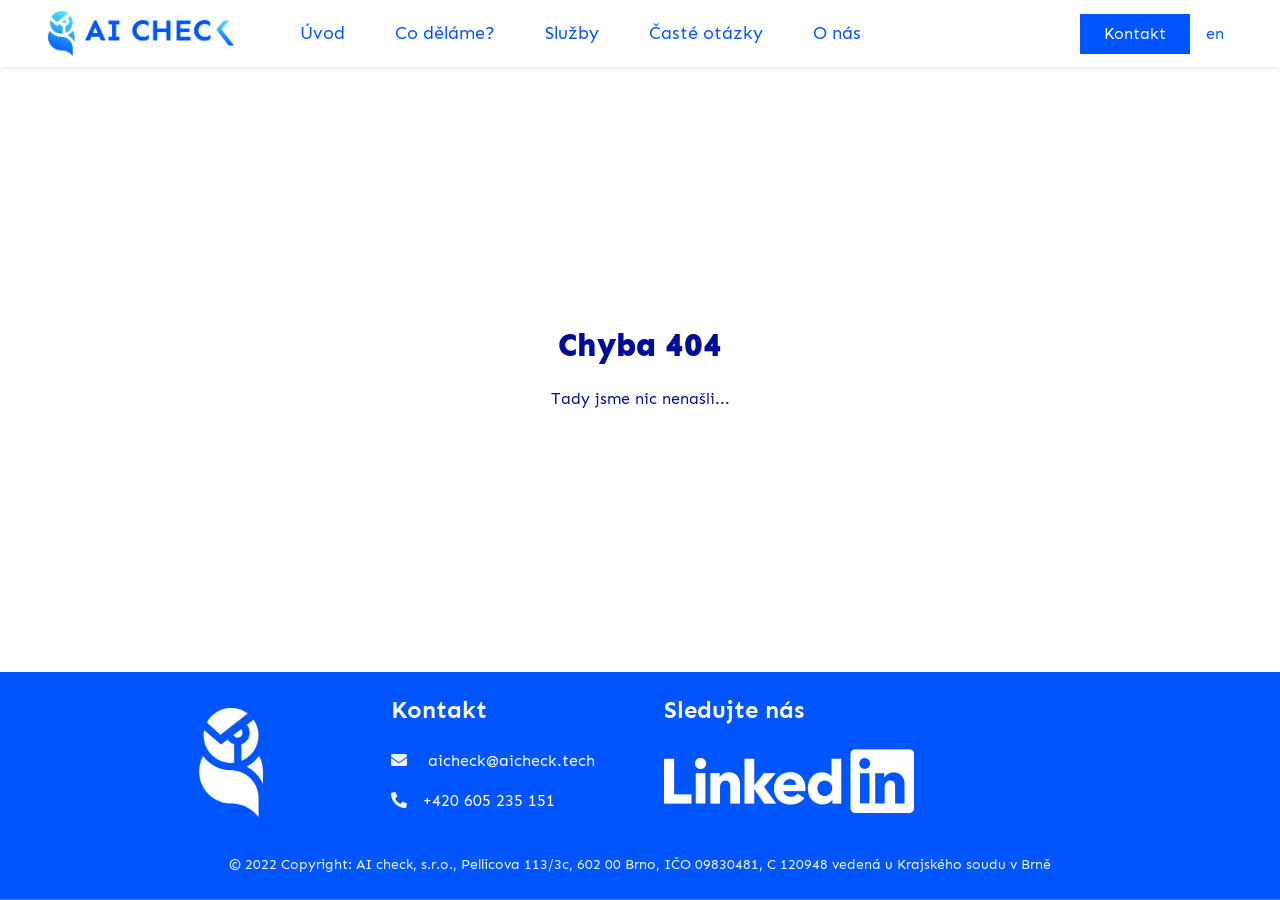
==== index.html @ f3b7d61b "Initial commit" ====
<!DOCTYPE html>
<html lang="cs">
<head><meta charset="utf-8">
<title>Získejte náskok díky umělé inteligenci | AI check, s.r.o.</title>
<meta name="viewport" content="width=device-width, initial-scale=1">
<meta name="robots" content="index, follow">
<link rel="icon" href="/img/logomark-blue-icon.png">
<link rel="preconnect" href="https://fonts.googleapis.com">
<link rel="preconnect" href="https://fonts.gstatic.com" crossorigin="">
<link rel="stylesheet" href="https://fonts.googleapis.com/css2?family=Sen&display=swap">
<link rel="stylesheet" href="https://cdnjs.cloudflare.com/ajax/libs/font-awesome/5.10.0/css/all.min.css">
<link rel="stylesheet" href="https://cdn.jsdelivr.net/npm/bootstrap-icons@1.4.1/font/bootstrap-icons.css">
<script src="https://code.jquery.com/jquery-3.4.1.min.js"></script>
<script src="https://cdn.jsdelivr.net/npm/bootstrap@5.0.0/dist/js/bootstrap.bundle.min.js"></script>
<script type="application/ld+json">{"@context":"https://schema.org","@type":"Organization","address":{"@type":"PostalAddress","addressCountry":"CZ","addressLocality":"Brno","postalCode":"60200","streetAddress":"Pellicova 113/3c"},"name":"AI check, s.r.o.","telephone":"(+420) 774 649 557","email":"aicheck(at)aicheck.tech","logo":"https://www.aicheck.tech/img/logotype-gradient.png","url":"https://www.aicheck.tech"}</script>
<meta name="description" content="AI check se sídlem v Brně Vám pomocí umělé inteligence poskytne chytrá řešení na míru. Chcete vědět více? Neváhejte navštivít náš web!">
<meta name="keywords" content="aicheck, ai, umělá inteligence, Brno, řešení na míru, chytrá řešení, ai experti, ai česko, nlp, klasifikace, chytré vyhledávání, plánování práce, chatGPT, konzultace">
<meta property="og:title" content="Získejte náskok díky umělé inteligenci | AI check, s.r.o.">
<meta property="og:url" content="https://www.aicheck.tech/">
<meta property="og:description" content="AI check se sídlem v Brně Vám pomocí umělé inteligence poskytne chytrá řešení na míru. Chcete vědět více? Neváhejte navštivít náš web!">
<meta property="og:image" content="https://www.aicheck.tech/img/social_default.png">
<meta property="og:site_name" content="AI check">
<meta property="og:type" content="article">
<meta property="og:locale" content="cs">
<meta property="og:locale:alternate" content="en">
<link rel="alternate" href="https://www.aicheck.tech/en" hreflang="en">
<link rel="alternate" href="https://www.aicheck.tech/" hreflang="cs">
<link rel="alternate" href="https://www.aicheck.tech/" hreflang="x-default">
<link rel="canonical" href="https://www.aicheck.tech/"><link rel="modulepreload" href="/_payload.js"><link rel="modulepreload" as="script" crossorigin href="/_nuxt/entry.dab32c89.js"><link rel="preload" as="style" href="/_nuxt/entry.8936b3f0.css"><link rel="modulepreload" as="script" crossorigin href="/_nuxt/default.35b8c9f3.js"><link rel="modulepreload" as="script" crossorigin href="/_nuxt/index.1d94227a.js"><link rel="modulepreload" as="script" crossorigin href="/_nuxt/utils.653a8baa.js"><link rel="modulepreload" as="script" crossorigin href="/_nuxt/komunikace.9527ce93.js"><link rel="modulepreload" as="script" crossorigin href="/_nuxt/OurServicesTiles.2fe5578d.js"><link rel="prefetch" as="image" type="image/png" href="/_nuxt/Home-page_header_update.458dc062.png"><link rel="prefetch" as="script" crossorigin href="/_nuxt/error-component.93d3ac8a.js"><link rel="prefetch" as="image" type="image/png" href="/_nuxt/logomark-white.18fd0634.png"><link rel="prefetch" as="image" type="image/png" href="/_nuxt/Linkedin-logo_white.6415b60d.png"><link rel="prefetch" as="image" type="image/png" href="/_nuxt/home-page_chytré-vyhledávání.55568901.png"><link rel="prefetch" as="image" type="image/png" href="/_nuxt/home-page_plánování-práce.3675ff79.png"><link rel="prefetch" as="image" type="image/png" href="/_nuxt/home-page_generování-textu.3a09dc51.png"><link rel="prefetch" as="image" type="image/png" href="/_nuxt/Contacts-Illustration.a374c9e4.png"><link rel="prefetch" as="image" type="image/png" href="/_nuxt/komunikace.ae77670f.png"><link rel="prefetch" as="image" type="image/png" href="/_nuxt/arrow-button_light.e9ad39c9.png"><link rel="stylesheet" href="/_nuxt/entry.8936b3f0.css"></head>
<body ><div id="__nuxt"><!--[--><div class="container-xxl bg-white p-0 box" id="top"><div><div class="container-xxl position-relative p-0" id="home"><nav class="navbar navbar-expand-lg navbar-light px-4 px-lg-5 py-3 py-lg-0 sticky-top shadow-sm w100"><a aria-current="page" href="/" class="router-link-active router-link-exact-active navbar-brand p-0"><img src="/img/logotype-gradient.png" alt="AI check Logo"></a><button class="navbar-toggler" type="button" data-bs-toggle="collapse" data-bs-target="#navbarCollapse" id="closeMenuButton"><span class="fa fa-bars"></span></button><div class="collapse navbar-collapse" id="navbarCollapse"><div class="navbar-nav mx-auto py-0"><span class="active nav-item nav-link"><a aria-current="page" href="/" class="router-link-active router-link-exact-active">Úvod</a></span><span class="nav-item nav-link"><a href="/what-we-do" class="">Co děláme?</a></span><span class="nav-item nav-link"><a href="/services" class="">Služby</a></span><span class="nav-item nav-link"><a href="/faq" class="">Časté otázky</a></span><span class="nav-item nav-link"><a href="/about-us" class="">O nás</a></span></div><span><a aria-current="page" href="/#contact" class="router-link-active router-link-exact-active btn btn-sec py-2 px-4 ms-3 me-2 d-none d-lg-block">Kontakt</a></span><!----><a style="cursor:pointer;" class="m-2"> en </a></div></nav></div></div><main id="contentContainer"><!--[--><!--[--><div><div class="container-xxl bg-primary hero-header" id="what-we-do"><div class="px-5 pb-5"><div class="row g-5 pb-5"><div class="col-lg-4 col-md-6 text-center text-l-start"><h1 class="text-secondary mb-4 animated fadeIn">ZÍSKEJTE NÁSKOK DÍKY UMĚLÉ INTELIGENCI</h1><p class="text-secondary pb-3 animated fadeIn">Vyvíjíme chytrá řešení na míru pro malé podniky i velké firmy. Víme, kde vám umělá inteligence pomůže efektivně a dlouhodobě.</p><a href="#contact" class="btn btn-pri py-sm-3 px-4 px-sm-5 animated fadeIn">Zjistěte víc</a></div></div></div></div><div class="container-xxl py-5" id="feature"><div class="container px-lg-5"><div class="text-center wow fadeIn" data-wow-delay="0.1s"><h2 class="text-secondary fw-medium">CO DĚLÁME?</h2></div><div class="row justify-content-stretch justify-content-center"><a href="/chatbot" class="col-lg-3 col-md-5 col-sm-10 wow fadeIn feature-item" data-wow-delay="0.1s"><div class="p-4"><div class="d-flex align-items-center justify-content-center mb-4" style="height:150px;"><img src="/_nuxt/komunikace.ae77670f.png" alt="Konverzační AI" style="height:150px;"></div><h3 class="mb-3 text-secondary text-center">Konverzační AI</h3></div></a><a href="/what-we-do#smart-search" class="col-lg-3 col-md-5 col-sm-10 wow fadeIn feature-item" data-wow-delay="0.1s"><div class="p-4"><div class="d-flex align-items-center justify-content-center mb-4" style="height:150px;"><img src="/_nuxt/home-page_chytré-vyhledávání.55568901.png" alt="Chytré vyhledávání" style="height:150px;"></div><h3 class="mb-3 text-secondary text-center">CHYTRÉ VYHLEDÁVÁNÍ</h3></div></a><a href="/what-we-do#work-planning" class="col-lg-3 col-md-5 col-sm-10 wow fadeIn feature-item" data-wow-delay="0.3s"><div class="p-4"><div class="d-flex align-items-center justify-content-center mb-4" style="height:150px;"><img src="/_nuxt/home-page_plánování-práce.3675ff79.png" alt="Plánování práce" style="height:150px;"></div><h3 class="mb-3 text-secondary text-center">PLÁNOVÁNÍ PRÁCE</h3></div></a><a href="/what-we-do#nlp" class="col-lg-3 col-md-5 col-sm-10 wow fadeIn feature-item" data-wow-delay="0.3s"><div class="p-4"><div class="d-flex align-items-center justify-content-center mb-4" style="height:150px;"><img src="/_nuxt/home-page_generování-textu.3a09dc51.png" alt="NLP" style="height:150px;"></div><h3 class="mb-3 text-secondary text-center fw-medium">ZPRACOVÁNÍ PŘIROZENÉHO JAZYKA (NLP)</h3></div></a></div></div></div><div class="container-xxl py-3 bg-lblue" id="our-services"><div class="container px-lg-4 pb-5"><div class="text-center wow fadeIn" data-wow-delay="0.1s"><h2 class="text-secondary fw-medium py-5">CO DOKÁŽEME?</h2></div><!----><div class="row g-3 text-l-start"><div class="col-lg-4 wow fadeIn" data-wow-delay="0.1s"><a href="/services#software-development" class=""><div class="card feature-item p-4 px-3 py-5 mx-2 h100 bg-dark-blue text-white"><div class="card-body"><h3 class="mb-3 text-white">VYVÍJET SOFTWARE NA MÍRU</h3><p class="card-text">Vytváříme řešení založená na umělé inteligenci, rádi vám pomůžeme také s datovou analýzou a integrací vašeho řešení.</p></div><img class="px-3 move-right" src="/_nuxt/arrow-button_light.e9ad39c9.png" alt style="height:2rem;width:5rem;"></div></a></div><div class="col-lg-4 wow fadeIn" data-wow-delay="0.3s"><a href="/services#consult" class=""><div class="card feature-item p-4 px-3 py-5 mx-2 h100 bg-dark-blue text-white"><div class="card-body"><h3 class="mb-3 text-white">POSKYTUJEME KONZULTACE A ŠKOLENÍ</h3><p class="card-text">Máte vlastní vývojový tým? Implementovali jste nedávno AI řešení?</p></div><img class="px-3 move-right" src="/_nuxt/arrow-button_light.e9ad39c9.png" alt style="height:2rem;width:5rem;"></div></a></div><div class="col-lg-4 wow fadeIn" data-wow-delay="0.5s"><a href="/services#solution-analysis" class=""><div class="card feature-item p-4 px-3 py-5 mx-2 h100 bg-dark-blue text-white"><div class="card-body"><h3 class="mb-3 text-white">ANALYZOVAT DOSTUPNÁ ŘEŠENÍ A IMPLEMENTOVAT JE DO FIREM</h3><p class="card-text">Náš expertní tým vám pomůže zorientovat se v možnostech řešení a zjistit, které požadavky jsou pro váš případ užití klíčové a na kterých není nutné trvat.</p></div><img class="px-3 move-right" src="/_nuxt/arrow-button_light.e9ad39c9.png" alt style="height:2rem;width:5rem;"></div></a></div></div></div></div><div class="container-xxl py-5" id="contact"><div class="container py-5 px-lg-5"><div class="row g-5 align-items-center"><div class="col-lg-5 wow fadeIn" data-wow-delay="0.3s"><h2 class="mb-3 text-secondary text-l-start">KONTAKTUJTE NÁS</h2><div class="text-l-start"><p class="fw-bold"><i class="fa fa-envelope me-3"></i><a class="" href="mailto:aicheck@aicheck.tech"> aicheck@aicheck.tech</a></p><div class="text-secondary">Najdete nás na adrese Pellicova 113/3c, 602 00 Brno-střed </div></div><h5 class="mb-3 mt-5 text-secondary text-l-start">Kontaktní osoba: </h5><div><div class="text-l-start"><h6 class="text-secondary mb-2">Ondřej Ferdus (CEO)</h6><p class="fw-bold"><i class="fa fa-envelope me-3"></i><a class="" href="mailto:ondrej.ferdus@aicheck.tech"> ondrej.ferdus@aicheck.tech</a></p><p class="fw-bold"><i class="fa fa-phone-alt me-3"></i><a class="" href="tel:+420 774 649 557">+420 774 649 557</a></p></div></div></div><div class="col-lg-7"><img class="img-fluid wow fadeIn" data-wow-delay="0.1s" src="/_nuxt/Contacts-Illustration.a374c9e4.png" alt="Background"></div></div></div></div></div><!--]--><!--]--></main><div><div class="container-fluid bg-primary text-light footer fadeIn" data-wow-delay="0.1s"><div class="container pt-4 px-lg-5 text-lg-start"><div class="row g-5"><div class="col-md-6 col-lg-3 flex-center"><img src="/_nuxt/logomark-white.18fd0634.png" style="width:4rem;" alt="AI check logo mark"></div><div class="col-md-6 col-lg-3"><h4 class="text-white mb-4">Kontakt</h4><address><p class="fw-bold"><i class="fa fa-envelope me-3"></i><a class="text-white" href="mailto:aicheck@aicheck.tech"> aicheck@aicheck.tech</a></p><p class="fw-bold"><i class="fa fa-phone-alt me-3"></i><a class="text-white" href="tel:+420 774 649 557">+420 774 649 557</a></p></address></div><div class="col-md-6 col-lg-3"><h4 class="text-white mb-4">Sledujte nás</h4><div class=""><a href="https://cz.linkedin.com/company/aichecktech" target="_blank" rel="noopener noreferrer"><img class="fab fa-linkedin-in" src="/_nuxt/Linkedin-logo_white.6415b60d.png" style="height:4rem;"></a></div></div></div></div><div class="container px-lg-5 text-center"><div class="copyright"><div class="text-center mb-3 mb-md-0"> © <span class="fw-bold">2022 Copyright:</span> AI check, s.r.o., Pellicova 113/3c, 602 00 Brno, IČO 09830481, C 120948 vedená u Krajského soudu v Brně</div></div></div></div></div></div><!--]--></div><script type="module">import p from "/_payload.js";window.__NUXT__={...p,...({state:{},_errors:{},serverRendered:true,config:{public:{},app:{baseURL:"\u002F",buildAssetsDir:"\u002F_nuxt\u002F",cdnURL:""}},prerenderedAt:1685008598976})}</script><script type="module" src="/_nuxt/entry.dab32c89.js" crossorigin></script><script type="module" src="/_nuxt/default.35b8c9f3.js" crossorigin></script><script type="module" src="/_nuxt/index.1d94227a.js" crossorigin></script></body>
</html>
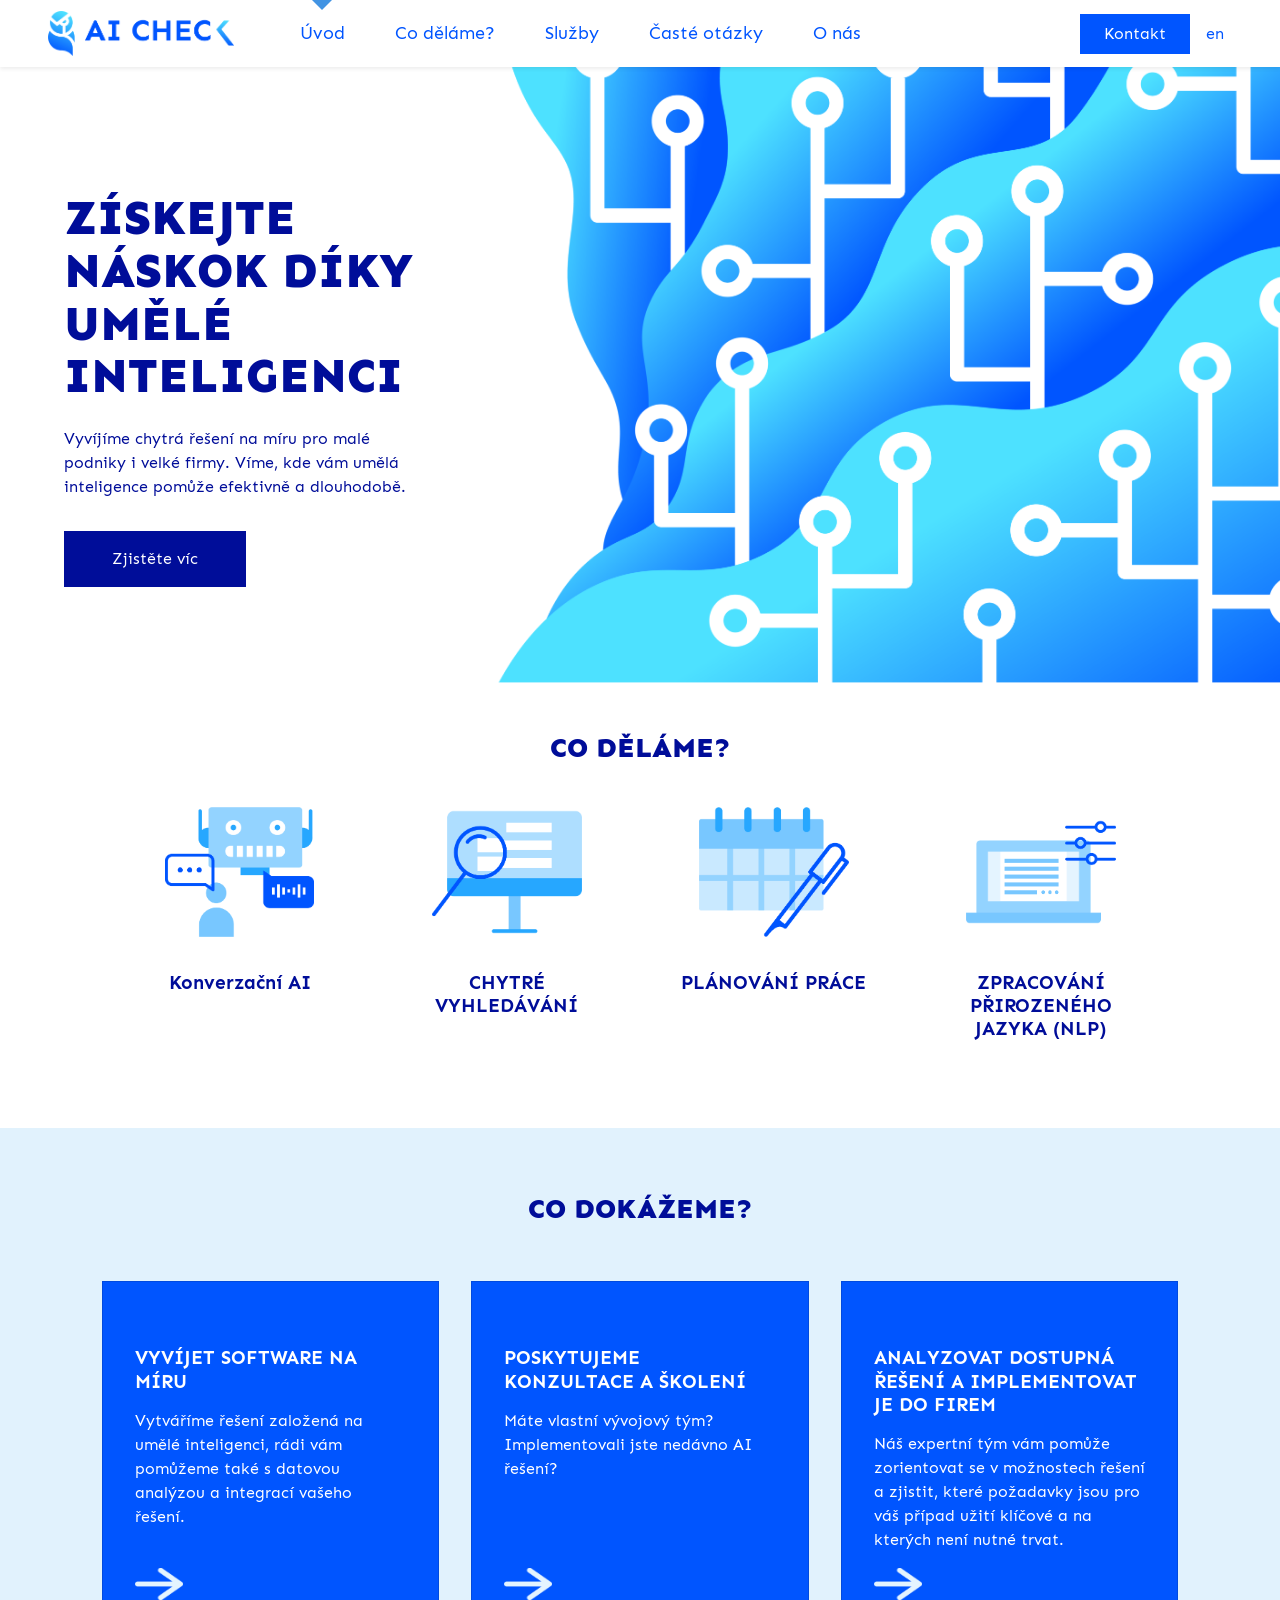
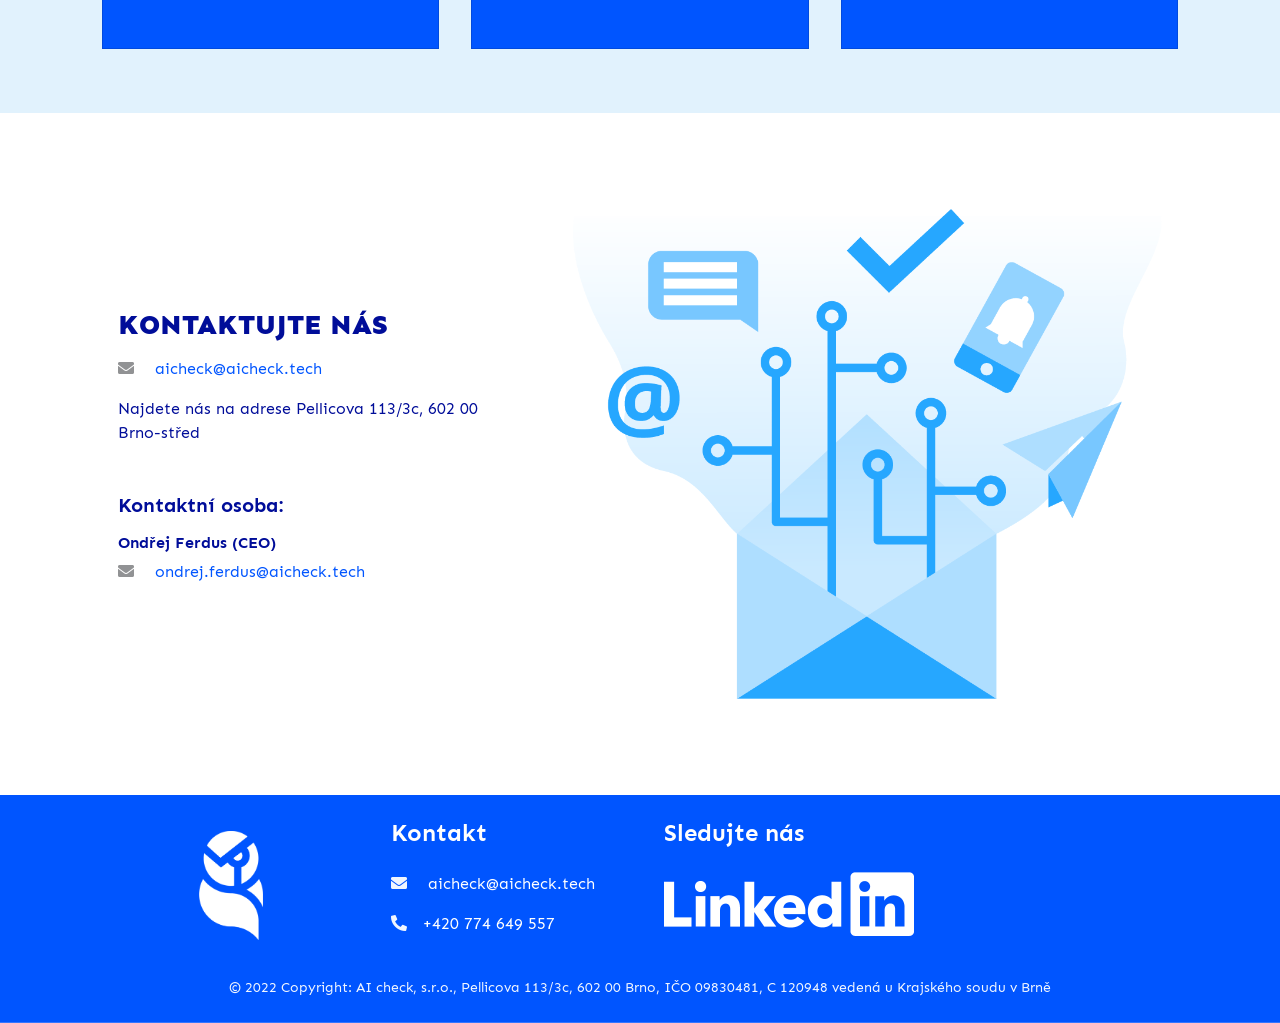
==== commit 9336e89a: "Chore: Rebuild for github pages" ====
--- a/index.html
+++ b/index.html
@@ -1,12 +1,13 @@
 <!DOCTYPE html>
 <html lang="cs">
-<head><meta charset="utf-8">
+<head>
+<meta charset="utf-8">
 <title>Získejte náskok díky umělé inteligenci | AI check, s.r.o.</title>
 <meta name="viewport" content="width=device-width, initial-scale=1">
 <meta name="robots" content="index, follow">
 <link rel="icon" href="/img/logomark-blue-icon.png">
 <link rel="preconnect" href="https://fonts.googleapis.com">
-<link rel="preconnect" href="https://fonts.gstatic.com" crossorigin="">
+<link rel="preconnect" href="https://fonts.gstatic.com" crossorigin>
 <link rel="stylesheet" href="https://fonts.googleapis.com/css2?family=Sen&display=swap">
 <link rel="stylesheet" href="https://cdnjs.cloudflare.com/ajax/libs/font-awesome/5.10.0/css/all.min.css">
 <link rel="stylesheet" href="https://cdn.jsdelivr.net/npm/bootstrap-icons@1.4.1/font/bootstrap-icons.css">
@@ -26,6 +27,184 @@
 <link rel="alternate" href="https://www.aicheck.tech/en" hreflang="en">
 <link rel="alternate" href="https://www.aicheck.tech/" hreflang="cs">
 <link rel="alternate" href="https://www.aicheck.tech/" hreflang="x-default">
-<link rel="canonical" href="https://www.aicheck.tech/"><link rel="modulepreload" href="/_payload.js"><link rel="modulepreload" as="script" crossorigin href="/_nuxt/entry.dab32c89.js"><link rel="preload" as="style" href="/_nuxt/entry.8936b3f0.css"><link rel="modulepreload" as="script" crossorigin href="/_nuxt/default.35b8c9f3.js"><link rel="modulepreload" as="script" crossorigin href="/_nuxt/index.1d94227a.js"><link rel="modulepreload" as="script" crossorigin href="/_nuxt/utils.653a8baa.js"><link rel="modulepreload" as="script" crossorigin href="/_nuxt/komunikace.9527ce93.js"><link rel="modulepreload" as="script" crossorigin href="/_nuxt/OurServicesTiles.2fe5578d.js"><link rel="prefetch" as="image" type="image/png" href="/_nuxt/Home-page_header_update.458dc062.png"><link rel="prefetch" as="script" crossorigin href="/_nuxt/error-component.93d3ac8a.js"><link rel="prefetch" as="image" type="image/png" href="/_nuxt/logomark-white.18fd0634.png"><link rel="prefetch" as="image" type="image/png" href="/_nuxt/Linkedin-logo_white.6415b60d.png"><link rel="prefetch" as="image" type="image/png" href="/_nuxt/home-page_chytré-vyhledávání.55568901.png"><link rel="prefetch" as="image" type="image/png" href="/_nuxt/home-page_plánování-práce.3675ff79.png"><link rel="prefetch" as="image" type="image/png" href="/_nuxt/home-page_generování-textu.3a09dc51.png"><link rel="prefetch" as="image" type="image/png" href="/_nuxt/Contacts-Illustration.a374c9e4.png"><link rel="prefetch" as="image" type="image/png" href="/_nuxt/komunikace.ae77670f.png"><link rel="prefetch" as="image" type="image/png" href="/_nuxt/arrow-button_light.e9ad39c9.png"><link rel="stylesheet" href="/_nuxt/entry.8936b3f0.css"></head>
-<body ><div id="__nuxt"><!--[--><div class="container-xxl bg-white p-0 box" id="top"><div><div class="container-xxl position-relative p-0" id="home"><nav class="navbar navbar-expand-lg navbar-light px-4 px-lg-5 py-3 py-lg-0 sticky-top shadow-sm w100"><a aria-current="page" href="/" class="router-link-active router-link-exact-active navbar-brand p-0"><img src="/img/logotype-gradient.png" alt="AI check Logo"></a><button class="navbar-toggler" type="button" data-bs-toggle="collapse" data-bs-target="#navbarCollapse" id="closeMenuButton"><span class="fa fa-bars"></span></button><div class="collapse navbar-collapse" id="navbarCollapse"><div class="navbar-nav mx-auto py-0"><span class="active nav-item nav-link"><a aria-current="page" href="/" class="router-link-active router-link-exact-active">Úvod</a></span><span class="nav-item nav-link"><a href="/what-we-do" class="">Co děláme?</a></span><span class="nav-item nav-link"><a href="/services" class="">Služby</a></span><span class="nav-item nav-link"><a href="/faq" class="">Časté otázky</a></span><span class="nav-item nav-link"><a href="/about-us" class="">O nás</a></span></div><span><a aria-current="page" href="/#contact" class="router-link-active router-link-exact-active btn btn-sec py-2 px-4 ms-3 me-2 d-none d-lg-block">Kontakt</a></span><!----><a style="cursor:pointer;" class="m-2"> en </a></div></nav></div></div><main id="contentContainer"><!--[--><!--[--><div><div class="container-xxl bg-primary hero-header" id="what-we-do"><div class="px-5 pb-5"><div class="row g-5 pb-5"><div class="col-lg-4 col-md-6 text-center text-l-start"><h1 class="text-secondary mb-4 animated fadeIn">ZÍSKEJTE NÁSKOK DÍKY UMĚLÉ INTELIGENCI</h1><p class="text-secondary pb-3 animated fadeIn">Vyvíjíme chytrá řešení na míru pro malé podniky i velké firmy. Víme, kde vám umělá inteligence pomůže efektivně a dlouhodobě.</p><a href="#contact" class="btn btn-pri py-sm-3 px-4 px-sm-5 animated fadeIn">Zjistěte víc</a></div></div></div></div><div class="container-xxl py-5" id="feature"><div class="container px-lg-5"><div class="text-center wow fadeIn" data-wow-delay="0.1s"><h2 class="text-secondary fw-medium">CO DĚLÁME?</h2></div><div class="row justify-content-stretch justify-content-center"><a href="/chatbot" class="col-lg-3 col-md-5 col-sm-10 wow fadeIn feature-item" data-wow-delay="0.1s"><div class="p-4"><div class="d-flex align-items-center justify-content-center mb-4" style="height:150px;"><img src="/_nuxt/komunikace.ae77670f.png" alt="Konverzační AI" style="height:150px;"></div><h3 class="mb-3 text-secondary text-center">Konverzační AI</h3></div></a><a href="/what-we-do#smart-search" class="col-lg-3 col-md-5 col-sm-10 wow fadeIn feature-item" data-wow-delay="0.1s"><div class="p-4"><div class="d-flex align-items-center justify-content-center mb-4" style="height:150px;"><img src="/_nuxt/home-page_chytré-vyhledávání.55568901.png" alt="Chytré vyhledávání" style="height:150px;"></div><h3 class="mb-3 text-secondary text-center">CHYTRÉ VYHLEDÁVÁNÍ</h3></div></a><a href="/what-we-do#work-planning" class="col-lg-3 col-md-5 col-sm-10 wow fadeIn feature-item" data-wow-delay="0.3s"><div class="p-4"><div class="d-flex align-items-center justify-content-center mb-4" style="height:150px;"><img src="/_nuxt/home-page_plánování-práce.3675ff79.png" alt="Plánování práce" style="height:150px;"></div><h3 class="mb-3 text-secondary text-center">PLÁNOVÁNÍ PRÁCE</h3></div></a><a href="/what-we-do#nlp" class="col-lg-3 col-md-5 col-sm-10 wow fadeIn feature-item" data-wow-delay="0.3s"><div class="p-4"><div class="d-flex align-items-center justify-content-center mb-4" style="height:150px;"><img src="/_nuxt/home-page_generování-textu.3a09dc51.png" alt="NLP" style="height:150px;"></div><h3 class="mb-3 text-secondary text-center fw-medium">ZPRACOVÁNÍ PŘIROZENÉHO JAZYKA (NLP)</h3></div></a></div></div></div><div class="container-xxl py-3 bg-lblue" id="our-services"><div class="container px-lg-4 pb-5"><div class="text-center wow fadeIn" data-wow-delay="0.1s"><h2 class="text-secondary fw-medium py-5">CO DOKÁŽEME?</h2></div><!----><div class="row g-3 text-l-start"><div class="col-lg-4 wow fadeIn" data-wow-delay="0.1s"><a href="/services#software-development" class=""><div class="card feature-item p-4 px-3 py-5 mx-2 h100 bg-dark-blue text-white"><div class="card-body"><h3 class="mb-3 text-white">VYVÍJET SOFTWARE NA MÍRU</h3><p class="card-text">Vytváříme řešení založená na umělé inteligenci, rádi vám pomůžeme také s datovou analýzou a integrací vašeho řešení.</p></div><img class="px-3 move-right" src="/_nuxt/arrow-button_light.e9ad39c9.png" alt style="height:2rem;width:5rem;"></div></a></div><div class="col-lg-4 wow fadeIn" data-wow-delay="0.3s"><a href="/services#consult" class=""><div class="card feature-item p-4 px-3 py-5 mx-2 h100 bg-dark-blue text-white"><div class="card-body"><h3 class="mb-3 text-white">POSKYTUJEME KONZULTACE A ŠKOLENÍ</h3><p class="card-text">Máte vlastní vývojový tým? Implementovali jste nedávno AI řešení?</p></div><img class="px-3 move-right" src="/_nuxt/arrow-button_light.e9ad39c9.png" alt style="height:2rem;width:5rem;"></div></a></div><div class="col-lg-4 wow fadeIn" data-wow-delay="0.5s"><a href="/services#solution-analysis" class=""><div class="card feature-item p-4 px-3 py-5 mx-2 h100 bg-dark-blue text-white"><div class="card-body"><h3 class="mb-3 text-white">ANALYZOVAT DOSTUPNÁ ŘEŠENÍ A IMPLEMENTOVAT JE DO FIREM</h3><p class="card-text">Náš expertní tým vám pomůže zorientovat se v možnostech řešení a zjistit, které požadavky jsou pro váš případ užití klíčové a na kterých není nutné trvat.</p></div><img class="px-3 move-right" src="/_nuxt/arrow-button_light.e9ad39c9.png" alt style="height:2rem;width:5rem;"></div></a></div></div></div></div><div class="container-xxl py-5" id="contact"><div class="container py-5 px-lg-5"><div class="row g-5 align-items-center"><div class="col-lg-5 wow fadeIn" data-wow-delay="0.3s"><h2 class="mb-3 text-secondary text-l-start">KONTAKTUJTE NÁS</h2><div class="text-l-start"><p class="fw-bold"><i class="fa fa-envelope me-3"></i><a class="" href="mailto:aicheck@aicheck.tech"> aicheck@aicheck.tech</a></p><div class="text-secondary">Najdete nás na adrese Pellicova 113/3c, 602 00 Brno-střed </div></div><h5 class="mb-3 mt-5 text-secondary text-l-start">Kontaktní osoba: </h5><div><div class="text-l-start"><h6 class="text-secondary mb-2">Ondřej Ferdus (CEO)</h6><p class="fw-bold"><i class="fa fa-envelope me-3"></i><a class="" href="mailto:ondrej.ferdus@aicheck.tech"> ondrej.ferdus@aicheck.tech</a></p><p class="fw-bold"><i class="fa fa-phone-alt me-3"></i><a class="" href="tel:+420 774 649 557">+420 774 649 557</a></p></div></div></div><div class="col-lg-7"><img class="img-fluid wow fadeIn" data-wow-delay="0.1s" src="/_nuxt/Contacts-Illustration.a374c9e4.png" alt="Background"></div></div></div></div></div><!--]--><!--]--></main><div><div class="container-fluid bg-primary text-light footer fadeIn" data-wow-delay="0.1s"><div class="container pt-4 px-lg-5 text-lg-start"><div class="row g-5"><div class="col-md-6 col-lg-3 flex-center"><img src="/_nuxt/logomark-white.18fd0634.png" style="width:4rem;" alt="AI check logo mark"></div><div class="col-md-6 col-lg-3"><h4 class="text-white mb-4">Kontakt</h4><address><p class="fw-bold"><i class="fa fa-envelope me-3"></i><a class="text-white" href="mailto:aicheck@aicheck.tech"> aicheck@aicheck.tech</a></p><p class="fw-bold"><i class="fa fa-phone-alt me-3"></i><a class="text-white" href="tel:+420 774 649 557">+420 774 649 557</a></p></address></div><div class="col-md-6 col-lg-3"><h4 class="text-white mb-4">Sledujte nás</h4><div class=""><a href="https://cz.linkedin.com/company/aichecktech" target="_blank" rel="noopener noreferrer"><img class="fab fa-linkedin-in" src="/_nuxt/Linkedin-logo_white.6415b60d.png" style="height:4rem;"></a></div></div></div></div><div class="container px-lg-5 text-center"><div class="copyright"><div class="text-center mb-3 mb-md-0"> © <span class="fw-bold">2022 Copyright:</span> AI check, s.r.o., Pellicova 113/3c, 602 00 Brno, IČO 09830481, C 120948 vedená u Krajského soudu v Brně</div></div></div></div></div></div><!--]--></div><script type="module">import p from "/_payload.js";window.__NUXT__={...p,...({state:{},_errors:{},serverRendered:true,config:{public:{},app:{baseURL:"\u002F",buildAssetsDir:"\u002F_nuxt\u002F",cdnURL:""}},prerenderedAt:1685008598976})}</script><script type="module" src="/_nuxt/entry.dab32c89.js" crossorigin></script><script type="module" src="/_nuxt/default.35b8c9f3.js" crossorigin></script><script type="module" src="/_nuxt/index.1d94227a.js" crossorigin></script></body>
+<link rel="canonical" href="https://www.aicheck.tech/">
+<link rel="stylesheet" href="/css/style.css">
+</head>
+<body>
+<div class="container-xxl bg-white p-0 box" id="top">
+  <div>
+    <div class="container-xxl position-relative p-0" id="home">
+      <nav class="navbar navbar-expand-lg navbar-light px-4 px-lg-5 py-3 py-lg-0 sticky-top shadow-sm w100">
+        <a href="/" class="navbar-brand p-0"><img src="/img/logotype-gradient.png" alt="AI check Logo"></a>
+        <button class="navbar-toggler" type="button" data-bs-toggle="collapse" data-bs-target="#navbarCollapse" id="closeMenuButton"><span class="fa fa-bars"></span></button>
+        <div class="collapse navbar-collapse" id="navbarCollapse">
+          <div class="navbar-nav mx-auto py-0">
+            <span class="active nav-item nav-link"><a href="/">Úvod</a></span>
+            <span class="nav-item nav-link"><a href="/what-we-do">Co děláme?</a></span>
+            <span class="nav-item nav-link"><a href="/services">Služby</a></span>
+            <span class="nav-item nav-link"><a href="/faq">Časté otázky</a></span>
+            <span class="nav-item nav-link"><a href="/about-us">O nás</a></span>
+          </div>
+          <span><a href="/#contact" class="btn btn-sec py-2 px-4 ms-3 me-2 d-none d-lg-block">Kontakt</a></span>
+          <a href="/en" class="m-2"> en </a>
+        </div>
+      </nav>
+    </div>
+  </div>
+  <main id="contentContainer">
+    <div>
+      <div class="container-xxl bg-primary hero-header" id="what-we-do">
+        <div class="px-5 pb-5">
+          <div class="row g-5 pb-5">
+            <div class="col-lg-4 col-md-6 text-center text-l-start">
+              <h1 class="text-secondary mb-4 animated fadeIn">ZÍSKEJTE NÁSKOK DÍKY UMĚLÉ INTELIGENCI</h1>
+              <p class="text-secondary pb-3 animated fadeIn">Vyvíjíme chytrá řešení na míru pro malé podniky i velké firmy. Víme, kde vám umělá inteligence pomůže efektivně a dlouhodobě.</p>
+              <a href="#contact" class="btn btn-pri py-sm-3 px-4 px-sm-5 animated fadeIn">Zjistěte víc</a>
+            </div>
+          </div>
+        </div>
+      </div>
+      <div class="container-xxl py-5" id="feature">
+        <div class="container px-lg-5">
+          <div class="text-center wow fadeIn" data-wow-delay="0.1s">
+            <h2 class="text-secondary fw-medium">CO DĚLÁME?</h2>
+          </div>
+          <div class="row justify-content-stretch justify-content-center">
+            <a href="/chatbot" class="col-lg-3 col-md-5 col-sm-10 wow fadeIn feature-item" data-wow-delay="0.1s">
+              <div class="p-4">
+                <div class="d-flex align-items-center justify-content-center mb-4" style="height:150px;">
+                  <img src="/img/komunikace.png" alt="Konverzační AI" style="height:150px;">
+                </div>
+                <h3 class="mb-3 text-secondary text-center">Konverzační AI</h3>
+              </div>
+            </a>
+            <a href="/what-we-do#smart-search" class="col-lg-3 col-md-5 col-sm-10 wow fadeIn feature-item" data-wow-delay="0.1s">
+              <div class="p-4">
+                <div class="d-flex align-items-center justify-content-center mb-4" style="height:150px;">
+                  <img src="/img/home-chytre-vyhledavani.png" alt="Chytré vyhledávání" style="height:150px;">
+                </div>
+                <h3 class="mb-3 text-secondary text-center">CHYTRÉ VYHLEDÁVÁNÍ</h3>
+              </div>
+            </a>
+            <a href="/what-we-do#work-planning" class="col-lg-3 col-md-5 col-sm-10 wow fadeIn feature-item" data-wow-delay="0.3s">
+              <div class="p-4">
+                <div class="d-flex align-items-center justify-content-center mb-4" style="height:150px;">
+                  <img src="/img/home-planovani-prace.png" alt="Plánování práce" style="height:150px;">
+                </div>
+                <h3 class="mb-3 text-secondary text-center">PLÁNOVÁNÍ PRÁCE</h3>
+              </div>
+            </a>
+            <a href="/what-we-do#nlp" class="col-lg-3 col-md-5 col-sm-10 wow fadeIn feature-item" data-wow-delay="0.3s">
+              <div class="p-4">
+                <div class="d-flex align-items-center justify-content-center mb-4" style="height:150px;">
+                  <img src="/img/home-generovani-textu.png" alt="NLP" style="height:150px;">
+                </div>
+                <h3 class="mb-3 text-secondary text-center">ZPRACOVÁNÍ PŘIROZENÉHO JAZYKA (NLP)</h3>
+              </div>
+            </a>
+          </div>
+        </div>
+      </div>
+      <div class="container-xxl py-3 bg-lblue" id="our-services">
+        <div class="container px-lg-4 pb-5">
+          <div class="text-center wow fadeIn" data-wow-delay="0.1s">
+            <h2 class="text-secondary fw-medium py-5">CO DOKÁŽEME?</h2>
+          </div>
+          <div class="row g-3 text-l-start">
+            <div class="col-lg-4 wow fadeIn" data-wow-delay="0.1s">
+              <a href="/services#software-development">
+                <div class="card feature-item p-4 px-3 py-5 mx-2 h100 bg-dark-blue text-white">
+                  <div class="card-body">
+                    <h3 class="mb-3 text-white">VYVÍJET SOFTWARE NA MÍRU</h3>
+                    <p class="card-text">Vytváříme řešení založená na umělé inteligenci, rádi vám pomůžeme také s datovou analýzou a integrací vašeho řešení.</p>
+                  </div>
+                  <img class="px-3 move-right" src="/img/arrow-button-light.png" alt style="height:2rem;width:5rem;">
+                </div>
+              </a>
+            </div>
+            <div class="col-lg-4 wow fadeIn" data-wow-delay="0.3s">
+              <a href="/services#consult">
+                <div class="card feature-item p-4 px-3 py-5 mx-2 h100 bg-dark-blue text-white">
+                  <div class="card-body">
+                    <h3 class="mb-3 text-white">POSKYTUJEME KONZULTACE A ŠKOLENÍ</h3>
+                    <p class="card-text">Máte vlastní vývojový tým? Implementovali jste nedávno AI řešení?</p>
+                  </div>
+                  <img class="px-3 move-right" src="/img/arrow-button-light.png" alt style="height:2rem;width:5rem;">
+                </div>
+              </a>
+            </div>
+            <div class="col-lg-4 wow fadeIn" data-wow-delay="0.5s">
+              <a href="/services#solution-analysis">
+                <div class="card feature-item p-4 px-3 py-5 mx-2 h100 bg-dark-blue text-white">
+                  <div class="card-body">
+                    <h3 class="mb-3 text-white">ANALYZOVAT DOSTUPNÁ ŘEŠENÍ A IMPLEMENTOVAT JE DO FIREM</h3>
+                    <p class="card-text">Náš expertní tým vám pomůže zorientovat se v možnostech řešení a zjistit, které požadavky jsou pro váš případ užití klíčové a na kterých není nutné trvat.</p>
+                  </div>
+                  <img class="px-3 move-right" src="/img/arrow-button-light.png" alt style="height:2rem;width:5rem;">
+                </div>
+              </a>
+            </div>
+          </div>
+        </div>
+      </div>
+      <div class="container-xxl py-5" id="contact">
+        <div class="container py-5 px-lg-5">
+          <div class="row g-5 align-items-center">
+            <div class="col-lg-5 wow fadeIn" data-wow-delay="0.3s">
+              <h2 class="mb-3 text-secondary text-l-start">KONTAKTUJTE NÁS</h2>
+              <div class="text-l-start">
+                <p class="fw-bold"><i class="fa fa-envelope me-3"></i><a href="mailto:aicheck@aicheck.tech"> aicheck@aicheck.tech</a></p>
+                <div class="text-secondary">Najdete nás na adrese Pellicova 113/3c, 602 00 Brno-střed</div>
+              </div>
+              <h5 class="mb-3 mt-5 text-secondary text-l-start">Kontaktní osoba:</h5>
+              <div>
+                <div class="text-l-start">
+                  <h6 class="text-secondary mb-2">Ondřej Ferdus (CEO)</h6>
+                  <p class="fw-bold"><i class="fa fa-envelope me-3"></i><a href="mailto:ondrej.ferdus@aicheck.tech"> ondrej.ferdus@aicheck.tech</a></p>
+                </div>
+              </div>
+            </div>
+            <div class="col-lg-7">
+              <img class="img-fluid wow fadeIn" data-wow-delay="0.1s" src="/img/contacts-illustration.png" alt="Background">
+            </div>
+          </div>
+        </div>
+      </div>
+    </div>
+  </main>
+  <div>
+    <div class="container-fluid bg-primary text-light footer fadeIn" data-wow-delay="0.1s">
+      <div class="container pt-4 px-lg-5 text-lg-start">
+        <div class="row g-5">
+          <div class="col-md-6 col-lg-3 flex-center">
+            <img src="/img/logomark-white.png" style="width:4rem;" alt="AI check logo mark">
+          </div>
+          <div class="col-md-6 col-lg-3">
+            <h4 class="text-white mb-4">Kontakt</h4>
+            <address>
+              <p class="fw-bold"><i class="fa fa-envelope me-3"></i><a class="text-white" href="mailto:aicheck@aicheck.tech"> aicheck@aicheck.tech</a></p>
+              <p class="fw-bold"><i class="fa fa-phone-alt me-3"></i><a class="text-white" href="tel:+420774649557">+420 774 649 557</a></p>
+            </address>
+          </div>
+          <div class="col-md-6 col-lg-3">
+            <h4 class="text-white mb-4">Sledujte nás</h4>
+            <div>
+              <a href="https://cz.linkedin.com/company/aichecktech" target="_blank" rel="noopener noreferrer">
+                <img class="fab fa-linkedin-in" src="/img/linkedin-logo-white.png" style="height:4rem;">
+              </a>
+            </div>
+          </div>
+        </div>
+      </div>
+      <div class="container px-lg-5 text-center">
+        <div class="copyright">
+          <div class="text-center mb-3 mb-md-0"> © <span class="fw-bold">2022 Copyright:</span> AI check, s.r.o., Pellicova 113/3c, 602 00 Brno, IČO 09830481, C 120948 vedená u Krajského soudu v Brně</div>
+        </div>
+      </div>
+    </div>
+  </div>
+</div>
+<script src="/js/wow.min.js"></script>
+<script>new WOW().init();</script>
+</body>
 </html>
